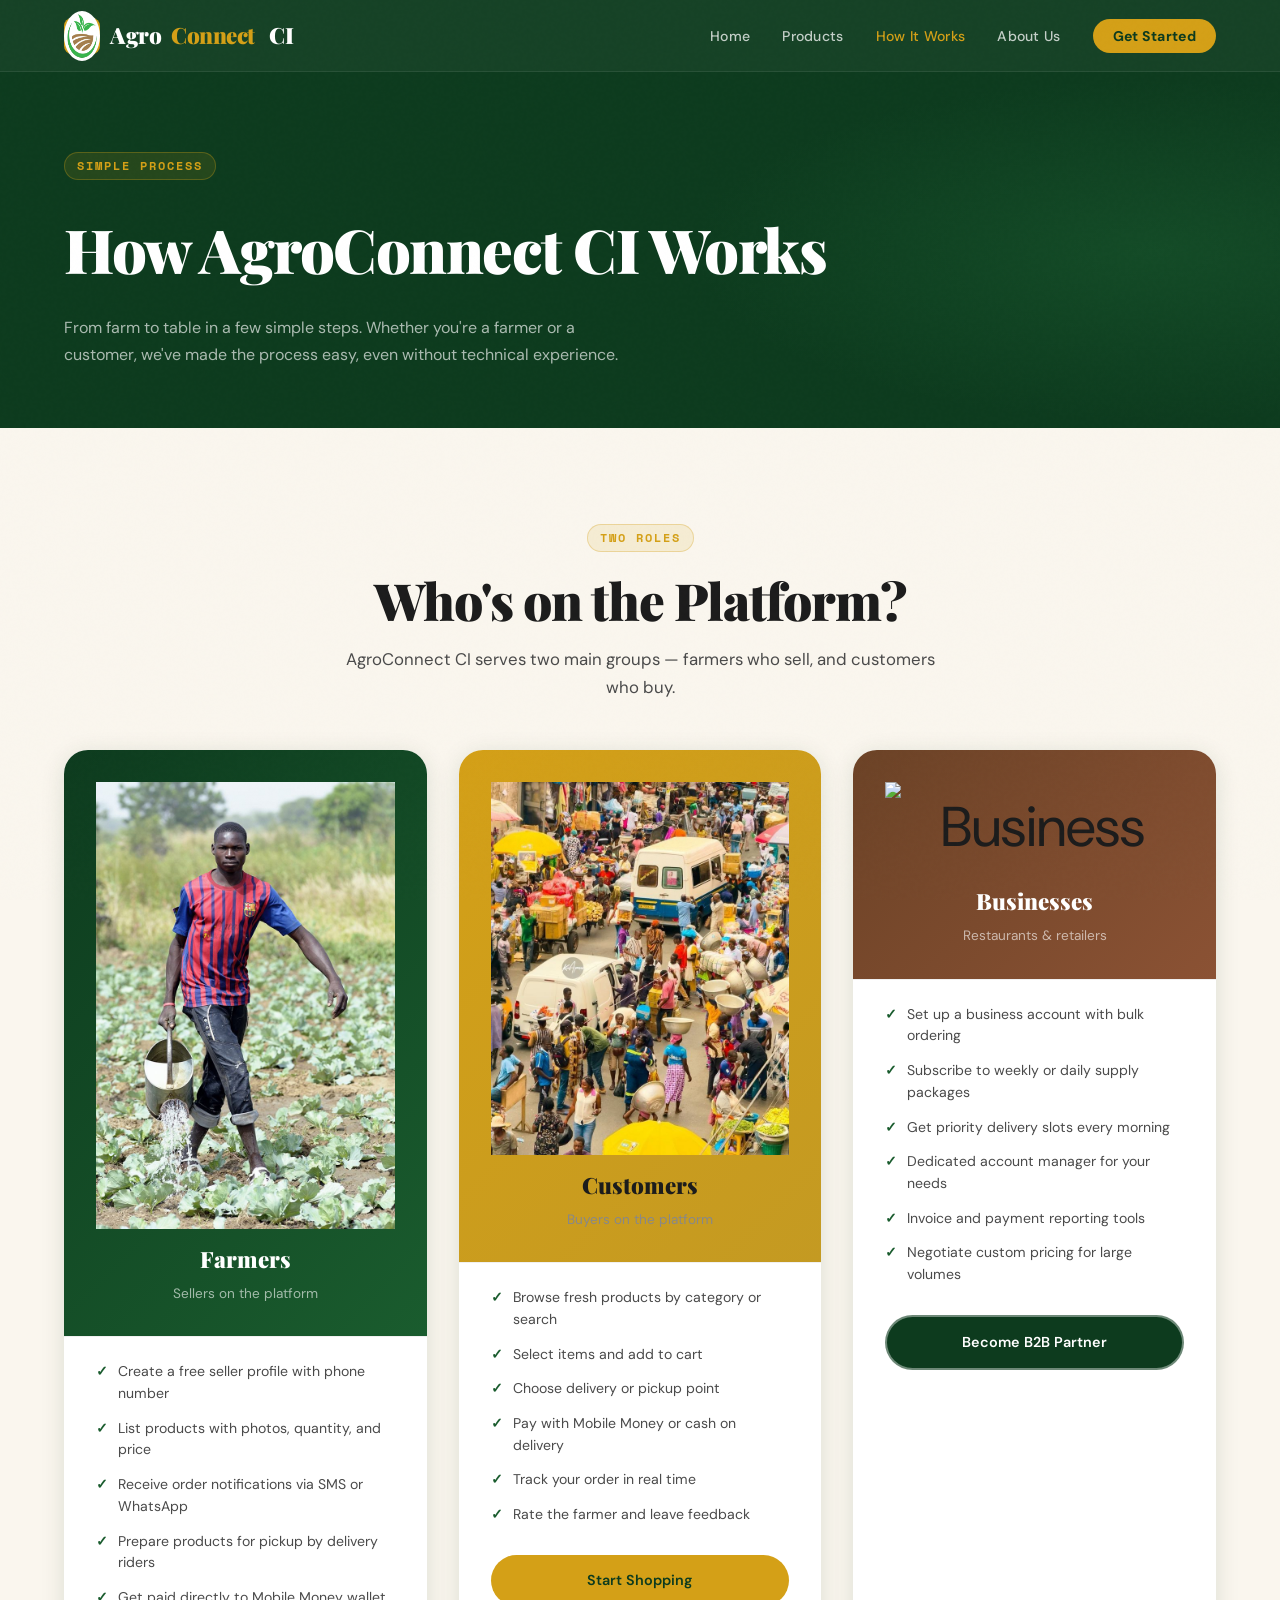
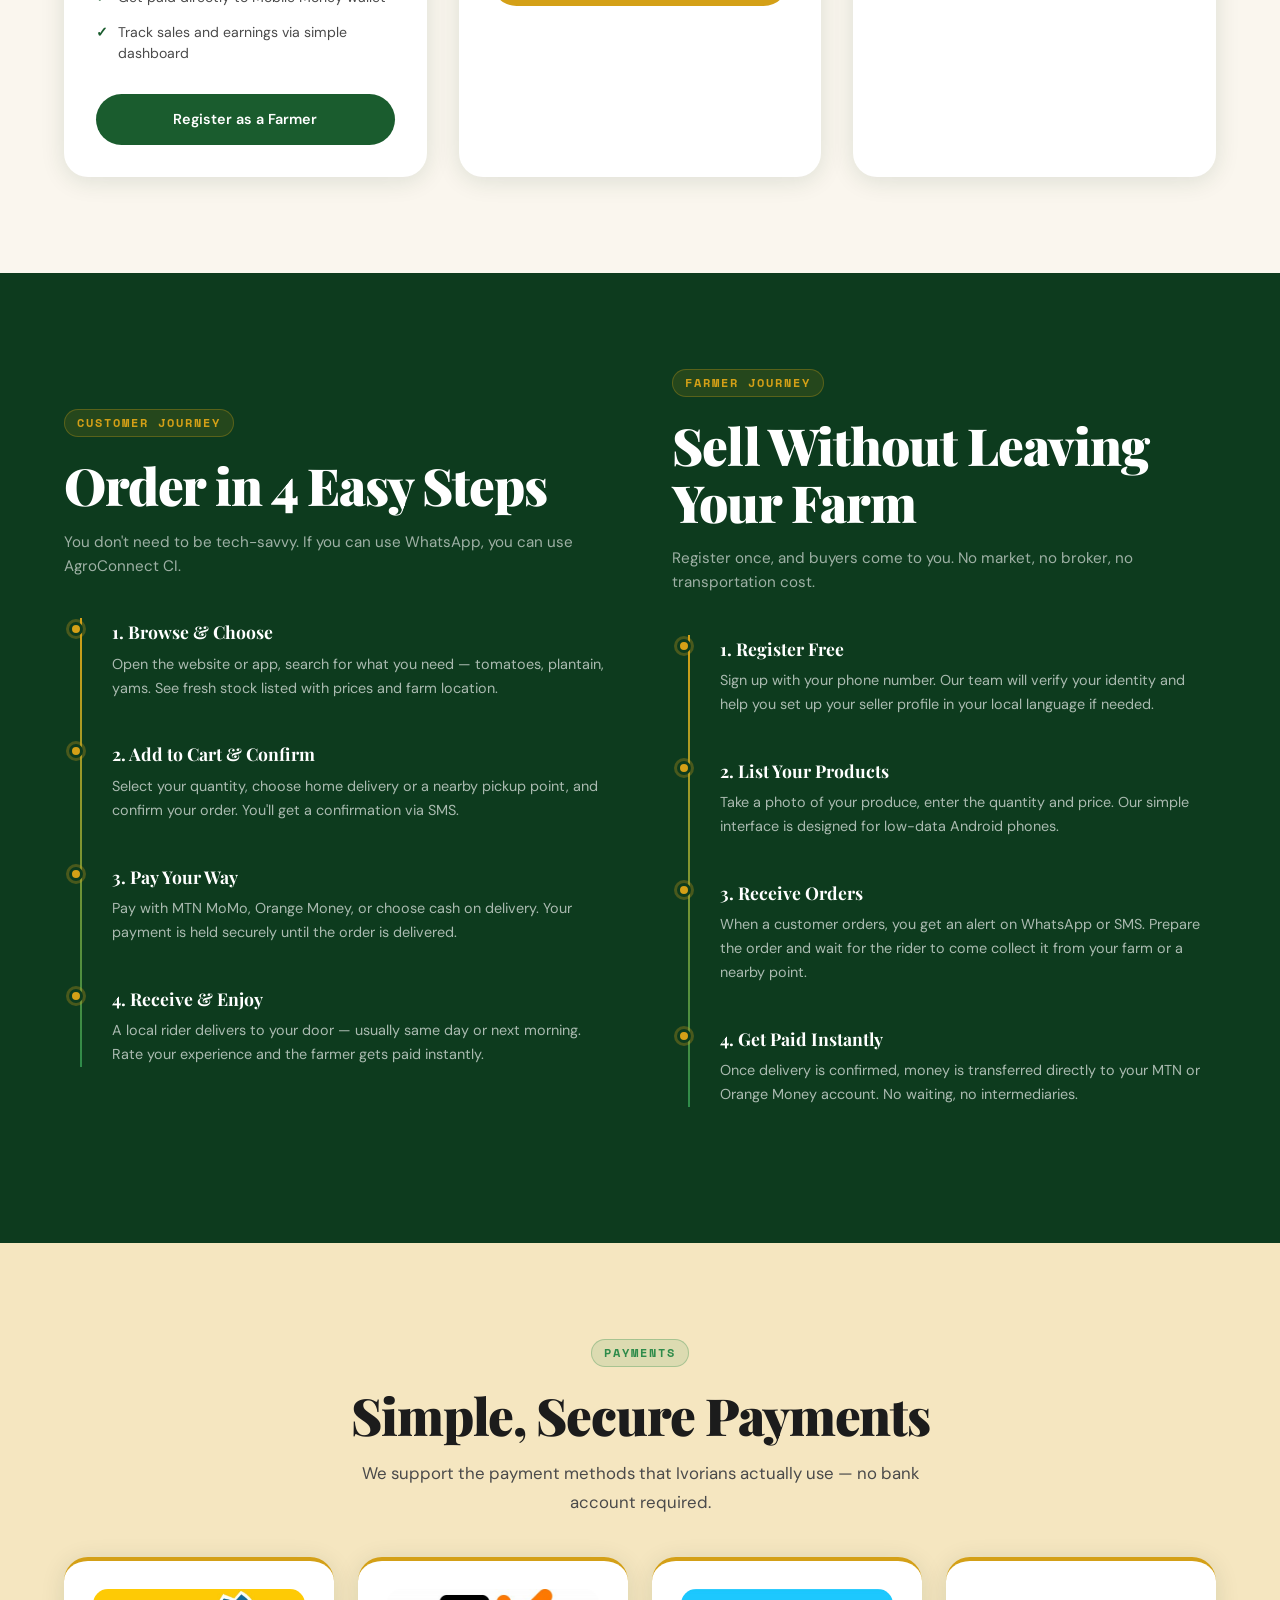
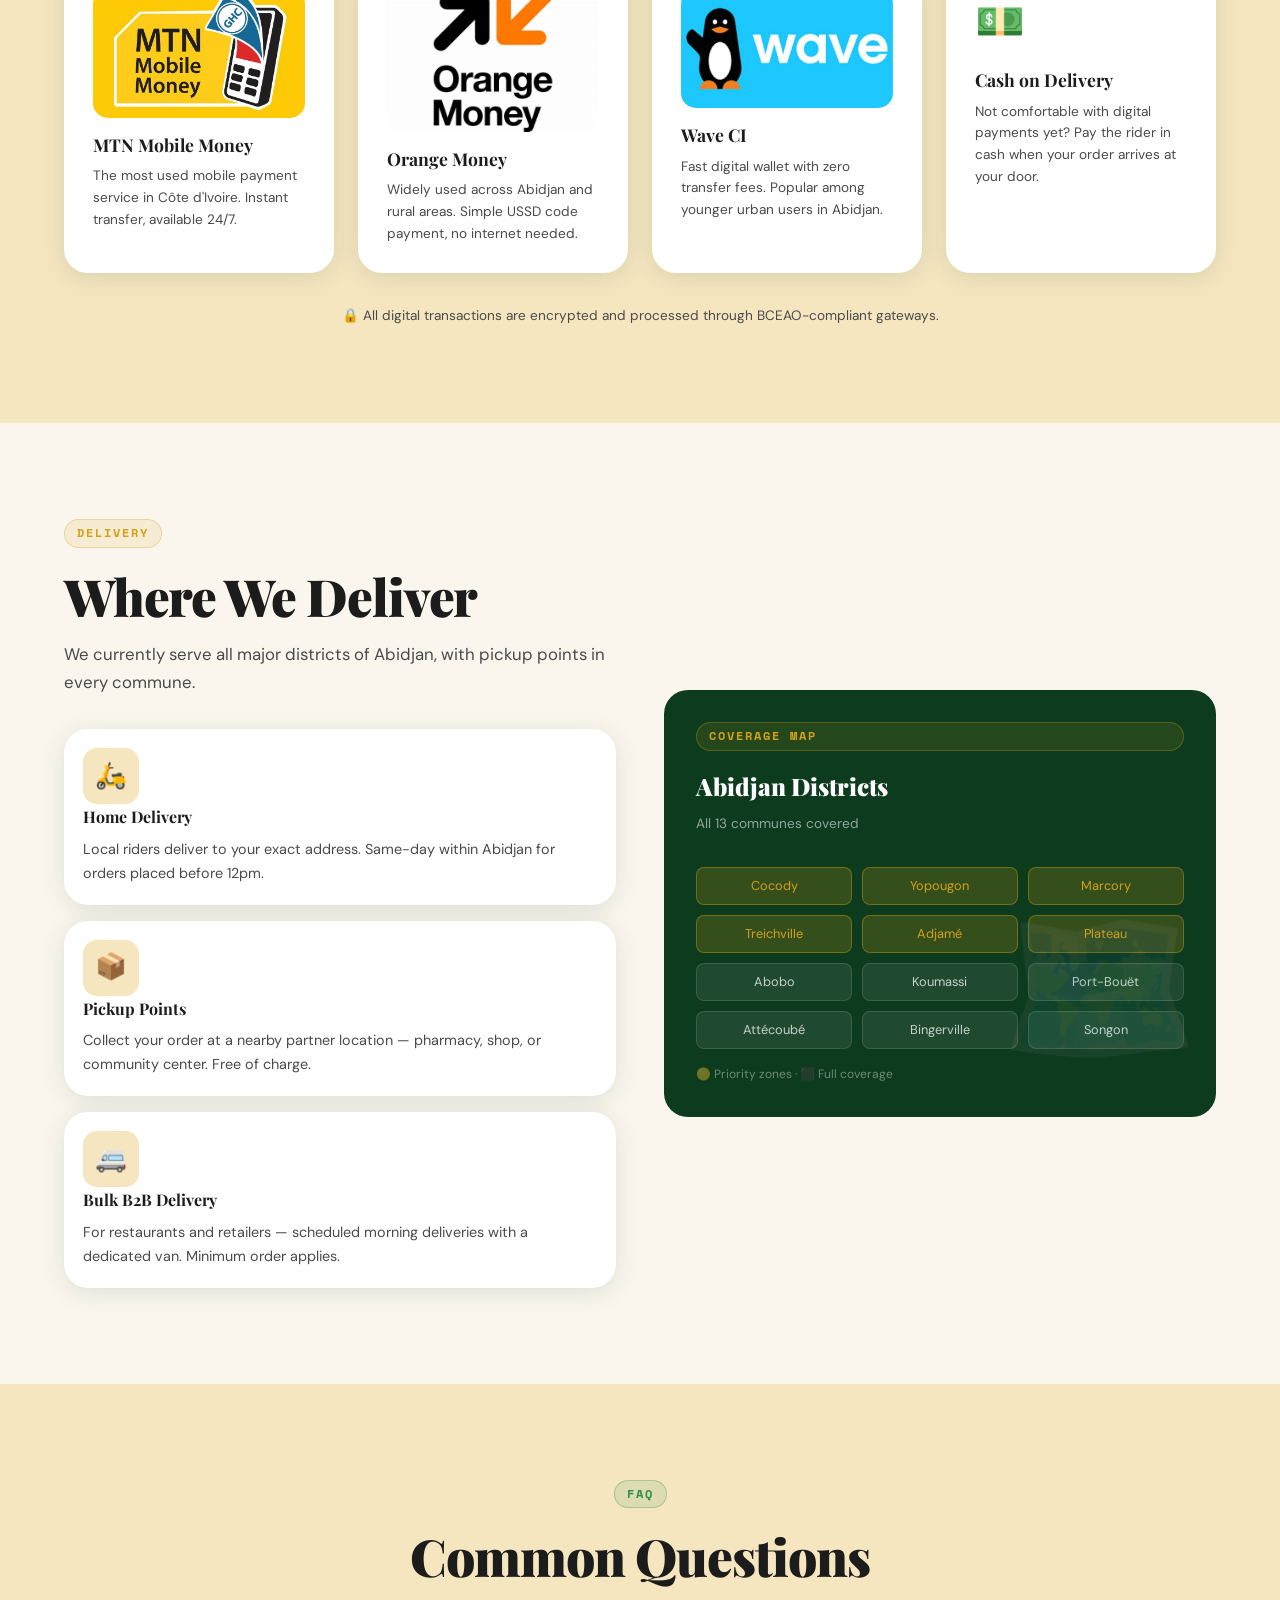
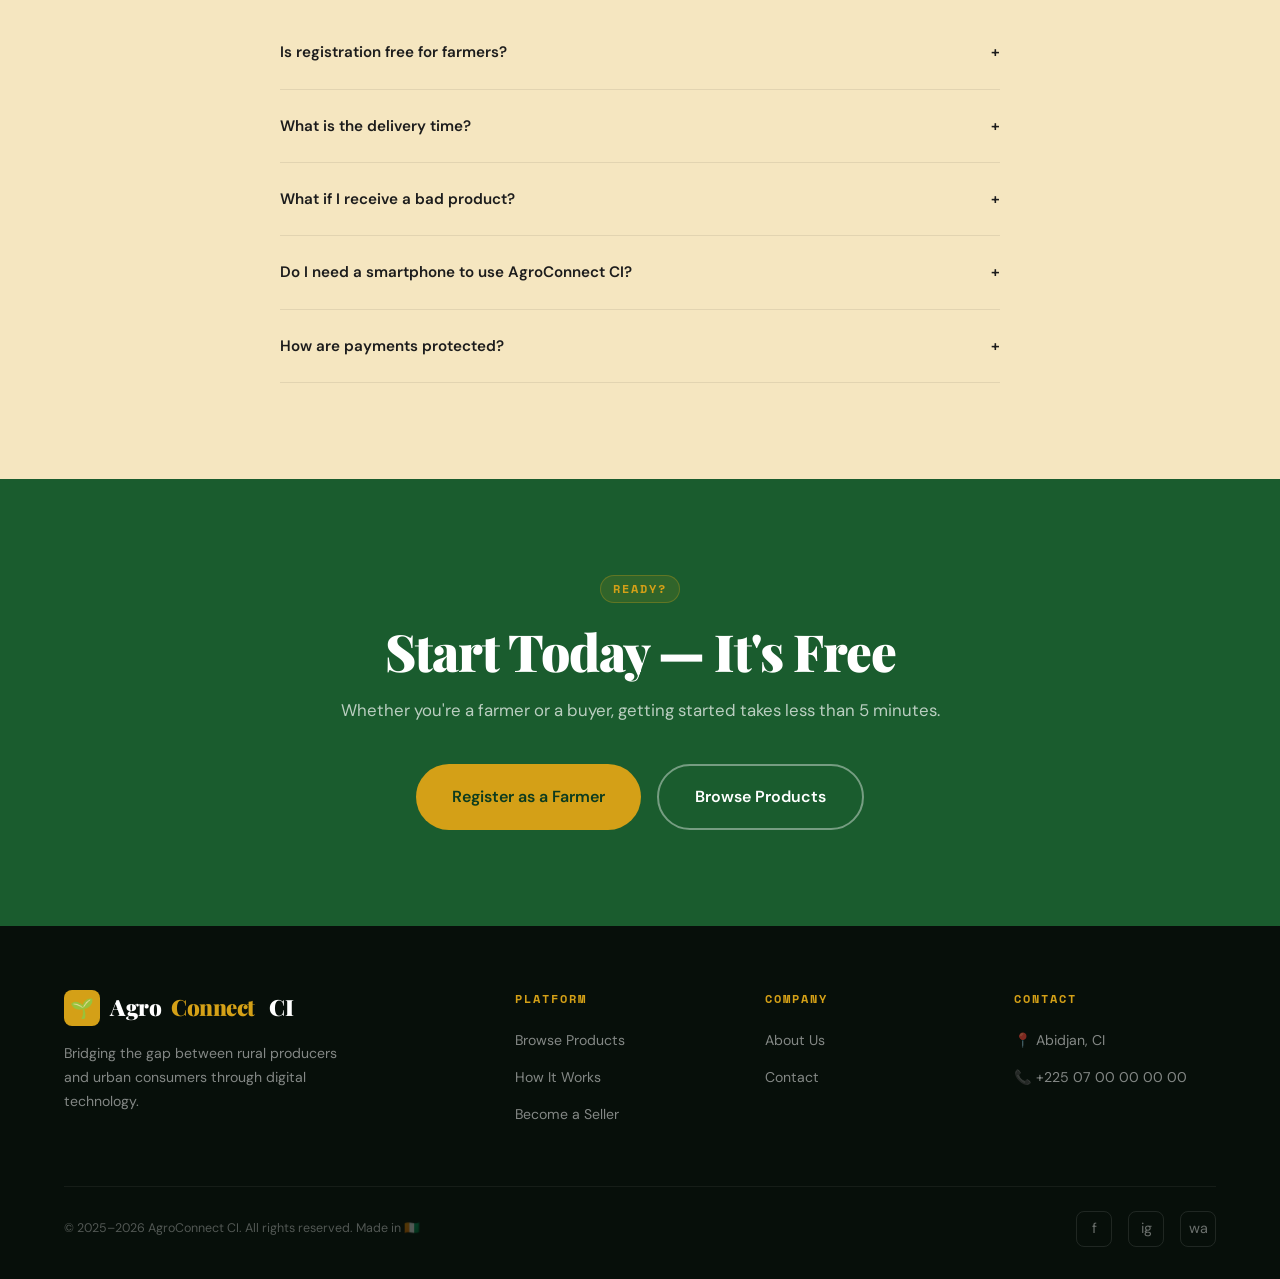
==== how-it-works.html @ 7b8760ab "Fix: move files to root for Vercel" ====
<!DOCTYPE html>
<html lang="en">
<head>
  <meta charset="UTF-8"/>
  <meta name="viewport" content="width=device-width, initial-scale=1.0"/>
  <title>How It Works — AgroConnect CI</title>
  <meta name="description" content="Learn how AgroConnect CI connects farmers and buyers — from listing products to doorstep delivery in Abidjan."/>
  <link rel="stylesheet" href="css/style.css"/>
  <link rel="icon" href="data:image/svg+xml,<svg xmlns='http://www.w3.org/2000/svg' viewBox='0 0 100 100'><text y='.9em' font-size='90'>🌱</text></svg>"/>
  <style>
    .timeline {
      position: relative;
      padding-left: 3rem;
    }
    .timeline::before {
      content: '';
      position: absolute;
      left: 16px; top: 0; bottom: 0;
      width: 2px;
      background: linear-gradient(to bottom, var(--gold), var(--green-bright));
    }
    .timeline-item {
      position: relative;
      margin-bottom: 2.5rem;
    }
    .timeline-item::before {
      content: '';
      position: absolute;
      left: -2.7rem; top: 4px;
      width: 14px; height: 14px;
      border-radius: 50%;
      background: var(--gold);
      border: 3px solid var(--green-dark);
      box-shadow: 0 0 0 3px rgba(212,160,23,0.3);
    }
    .timeline-item h3 {
      font-family: var(--ff-display);
      font-size: 1.1rem; font-weight: 700;
      color: var(--white); margin-bottom: 0.4rem;
    }
    .timeline-item p { font-size: 0.9rem; color: rgba(255,255,255,0.65); line-height: 1.65; }

    .role-card {
      background: var(--white);
      border-radius: var(--radius-lg);
      overflow: hidden;
      box-shadow: var(--shadow);
    }
    .role-card__header {
      padding: 2rem;
      text-align: center;
    }
    .role-card__img { font-size: 3.5rem; margin-bottom: 0.8rem; }
    .role-card__title { font-family: var(--ff-display); font-size: 1.4rem; font-weight: 900; margin-bottom: 0.3rem; }
    .role-card__subtitle { font-size: 0.85rem; color: var(--text-muted); }
    .role-card__body { padding: 1.5rem 2rem 2rem; border-top: 1px solid rgba(0,0,0,0.06); }
    .role-card__body li {
      display: flex; align-items: flex-start; gap: 10px;
      margin-bottom: 0.8rem;
      font-size: 0.88rem; color: var(--text-mid); line-height: 1.55;
    }
    .role-card__body li::before { content: '✓'; color: var(--green-mid); font-weight: 700; flex-shrink: 0; }

    .payment-card {
      background: var(--white);
      border-radius: var(--radius-lg);
      padding: 1.8rem;
      box-shadow: var(--shadow);
      border-top: 4px solid var(--gold);
      transition: transform 0.25s;
    }
    .payment-card:hover { transform: translateY(-4px); }
    .payment-card__logo { font-size: 2.5rem; margin-bottom: 0.8rem; border-radius: 15px; overflow: hidden}
    .payment-card__name { font-family: var(--ff-display); font-size: 1.1rem; font-weight: 700; margin-bottom: 0.4rem; }
    .payment-card__desc { font-size: 0.85rem; color: var(--text-mid); line-height: 1.6; }

    .delivery-map {
      background: var(--green-dark);
      border-radius: var(--radius-lg);
      padding: 2rem;
      position: relative;
      overflow: hidden;
      min-height: 280px;
      display: flex; flex-direction: column; justify-content: center;
    }
    .delivery-map::before {
      content: '🗺️';
      position: absolute; right: 1rem; bottom: 0;
      font-size: 10rem; opacity: 0.07;
    }
    .district-grid {
      display: grid; grid-template-columns: repeat(3,1fr); gap: 0.6rem;
      margin-top: 1rem;
    }
    .district {
      background: rgba(255,255,255,0.08);
      border: 1px solid rgba(255,255,255,0.12);
      border-radius: 8px; padding: 8px 12px;
      font-size: 0.8rem; color: rgba(255,255,255,0.75);
      text-align: center;
    }
    .district.highlight {
      background: rgba(212,160,23,0.2);
      border-color: rgba(212,160,23,0.4);
      color: var(--gold);
    }
  </style>
</head>
<body>

<!-- NAV -->
<nav class="nav" id="nav">
  <a href="index.html" class="nav__logo">
    <div class="nav__logo-icon"><img src="img/business_logo.jfif" alt="AgroConnect CI" width="50px" height="50px" style="border-radius:50%"></div>
    Agro<span>Connect</span>&nbsp;CI
  </a>
  <ul class="nav__links">
    <li><a href="index.html">Home</a></li>
    <li><a href="products.html">Products</a></li>
    <li><a href="how-it-works.html">How It Works</a></li>
    <li><a href="about.html">About Us</a></li>
    <li><a href="contact.html" class="nav__cta">Get Started</a></li>
  </ul>
  <div class="nav__hamburger" id="hamburger"><span></span><span></span><span></span></div>
</nav>
<div class="nav__mobile" id="mobileMenu">
  <a href="index.html">Home</a>
  <a href="products.html">Products</a>
  <a href="how-it-works.html">How It Works</a>
  <a href="about.html">About Us</a>
  <a href="contact.html" class="nav__cta">Get Started</a>
</div>

<div class="page">

<!-- Page Hero -->
<div class="page-hero">
  <div class="page-hero__content">
    <div class="section__tag">Simple Process</div>
    <h1 class="page-hero__title">How AgroConnect CI Works</h1>
    <p class="page-hero__desc">From farm to table in a few simple steps. Whether you're a farmer or a customer, we've made the process easy, even without technical experience.</p>
  </div>
</div>

<!-- ── Two Flows ──────────────────────────────────────────────────────── -->
<section class="section">
  <div class="text-center mb-4 reveal">
    <div class="section__tag">Two Roles</div>
    <h2 class="section__title">Who's on the Platform?</h2>
    <p class="section__subtitle" style="margin:0 auto;">AgroConnect CI serves two main groups — farmers who sell, and customers who buy.</p>
  </div>
  <div class="grid-3" style="margin-top:3rem;">

    <div class="role-card reveal reveal-delay-1">
      <div class="role-card__header" style="background:linear-gradient(135deg,var(--green-dark),var(--green-mid));">
        <div class="role-card__img"><img src="img/African farmer.jfif" alt="African Farmer"></div>
        <div class="role-card__title" style="color:var(--white);">Farmers</div>
        <div class="role-card__subtitle" style="color:rgba(255,255,255,0.6);">Sellers on the platform</div>
      </div>
      <div class="role-card__body">
        <ul>
          <li>Create a free seller profile with phone number</li>
          <li>List products with photos, quantity, and price</li>
          <li>Receive order notifications via SMS or WhatsApp</li>
          <li>Prepare products for pickup by delivery riders</li>
          <li>Get paid directly to Mobile Money wallet</li>
          <li>Track sales and earnings via simple dashboard</li>
        </ul>
        <a href="contact.html" class="btn btn--green" style="width:100%;justify-content:center;margin-top:1rem;">Register as a Farmer </a>
      </div>
    </div>

    <div class="role-card reveal reveal-delay-2">
      <div class="role-card__header" style="background:linear-gradient(135deg,var(--gold),#c49a22);">
        <div class="role-card__img"><img src="img/customer.jfif" alt="Customer"></div>
        <div class="role-card__title">Customers</div>
        <div class="role-card__subtitle">Buyers on the platform</div>
      </div>
      <div class="role-card__body">
        <ul>
          <li>Browse fresh products by category or search</li>
          <li>Select items and add to cart</li>
          <li>Choose delivery or pickup point</li>
          <li>Pay with Mobile Money or cash on delivery</li>
          <li>Track your order in real time</li>
          <li>Rate the farmer and leave feedback</li>
        </ul>
        <a href="products.html" class="btn btn--primary" style="width:100%;justify-content:center;margin-top:1rem;">Start Shopping </a>
      </div>
    </div>

    <div class="role-card reveal reveal-delay-3">
      <div class="role-card__header" style="background:linear-gradient(135deg,var(--soil),#8b5234);">
        <div class="role-card__img"><img src="img/Business.jfif" alt="Business"></div>
        <div class="role-card__title" style="color:var(--white);">Businesses</div>
        <div class="role-card__subtitle" style="color:rgba(255,255,255,0.6);">Restaurants &amp; retailers</div>
      </div>
      <div class="role-card__body">
        <ul>
          <li>Set up a business account with bulk ordering</li>
          <li>Subscribe to weekly or daily supply packages</li>
          <li>Get priority delivery slots every morning</li>
          <li>Dedicated account manager for your needs</li>
          <li>Invoice and payment reporting tools</li>
          <li>Negotiate custom pricing for large volumes</li>
        </ul>
        <a href="contact.html" class="btn btn--outline" style="width:100%;justify-content:center;margin-top:1rem;background:var(--green-dark);color:white;">Become B2B Partner </a>
      </div>
    </div>

  </div>
</section>

<!-- ── Customer Journey ───────────────────────────────────────────────── -->
<section class="section section--dark">
  <div class="grid-2" style="gap:4rem;">
    <div class="reveal">
      <div class="section__tag">Customer Journey</div>
      <h2 class="section__title">Order in 4 Easy Steps</h2>
      <p style="color:rgba(255,255,255,0.6);font-size:0.95rem;margin-bottom:2.5rem;">You don't need to be tech-savvy. If you can use WhatsApp, you can use AgroConnect CI.</p>
      <div class="timeline">
        <div class="timeline-item reveal reveal-delay-1">
          <h3>1. Browse &amp; Choose</h3>
          <p>Open the website or app, search for what you need — tomatoes, plantain, yams. See fresh stock listed with prices and farm location.</p>
        </div>
        <div class="timeline-item reveal reveal-delay-2">
          <h3>2. Add to Cart &amp; Confirm</h3>
          <p>Select your quantity, choose home delivery or a nearby pickup point, and confirm your order. You'll get a confirmation via SMS.</p>
        </div>
        <div class="timeline-item reveal reveal-delay-3">
          <h3>3. Pay Your Way</h3>
          <p>Pay with MTN MoMo, Orange Money, or choose cash on delivery. Your payment is held securely until the order is delivered.</p>
        </div>
        <div class="timeline-item reveal">
          <h3>4. Receive &amp; Enjoy</h3>
          <p>A local rider delivers to your door — usually same day or next morning. Rate your experience and the farmer gets paid instantly.</p>
        </div>
      </div>
    </div>
    <div class="reveal">
      <div class="section__tag">Farmer Journey</div>
      <h2 class="section__title">Sell Without Leaving Your Farm</h2>
      <p style="color:rgba(255,255,255,0.6);font-size:0.95rem;margin-bottom:2.5rem;">Register once, and buyers come to you. No market, no broker, no transportation cost.</p>
      <div class="timeline">
        <div class="timeline-item reveal reveal-delay-1">
          <h3>1. Register Free</h3>
          <p>Sign up with your phone number. Our team will verify your identity and help you set up your seller profile in your local language if needed.</p>
        </div>
        <div class="timeline-item reveal reveal-delay-2">
          <h3>2. List Your Products</h3>
          <p>Take a photo of your produce, enter the quantity and price. Our simple interface is designed for low-data Android phones.</p>
        </div>
        <div class="timeline-item reveal reveal-delay-3">
          <h3>3. Receive Orders</h3>
          <p>When a customer orders, you get an alert on WhatsApp or SMS. Prepare the order and wait for the rider to come collect it from your farm or a nearby point.</p>
        </div>
        <div class="timeline-item reveal">
          <h3>4. Get Paid Instantly</h3>
          <p>Once delivery is confirmed, money is transferred directly to your MTN or Orange Money account. No waiting, no intermediaries.</p>
        </div>
      </div>
    </div>
  </div>
</section>

<!-- ── Payment ─────────────────────────────────────────────────────────── -->
<section class="section section--gold">
  <div class="text-center mb-4 reveal">
    <div class="section__tag section__tag--dark">Payments</div>
    <h2 class="section__title">Simple, Secure Payments</h2>
    <p class="section__subtitle" style="margin:0 auto;">We support the payment methods that Ivorians actually use — no bank account required.</p>
  </div>
  <div class="grid-4" style="margin-top:2.5rem;">
    <div class="payment-card reveal reveal-delay-1">
      <div class="payment-card__logo"><img src="img/mtn_money.jfif" alt=""></div>
      <div class="payment-card__name">MTN Mobile Money</div>
      <div class="payment-card__desc">The most used mobile payment service in Côte d'Ivoire. Instant transfer, available 24/7.</div>
    </div>
    <div class="payment-card reveal reveal-delay-2">
      <div class="payment-card__logo"><img src="img/Orange money.jfif" alt=""></div>
      <div class="payment-card__name">Orange Money</div>
      <div class="payment-card__desc">Widely used across Abidjan and rural areas. Simple USSD code payment, no internet needed.</div>
    </div>
    <div class="payment-card reveal reveal-delay-3">
      <div class="payment-card__logo"><img src="img/wave.jfif" alt=""></div>
      <div class="payment-card__name">Wave CI</div>
      <div class="payment-card__desc">Fast digital wallet with zero transfer fees. Popular among younger urban users in Abidjan.</div>
    </div>
    <div class="payment-card reveal reveal-delay-3">
      <div class="payment-card__logo">💵</div>
      <div class="payment-card__name">Cash on Delivery</div>
      <div class="payment-card__desc">Not comfortable with digital payments yet? Pay the rider in cash when your order arrives at your door.</div>
    </div>
  </div>
  <p class="text-center" style="margin-top:2rem;font-size:0.85rem;color:var(--text-mid);">🔒 All digital transactions are encrypted and processed through BCEAO-compliant gateways.</p>
</section>

<!-- ── Delivery Coverage ───────────────────────────────────────────────── -->
<section class="section">
  <div class="grid-2" style="gap:3rem;">
    <div class="reveal">
      <div class="section__tag">Delivery</div>
      <h2 class="section__title">Where We Deliver</h2>
      <p class="section__subtitle">We currently serve all major districts of Abidjan, with pickup points in every commune.</p>
      <div style="margin-top:2rem;display:flex;flex-direction:column;gap:1rem;">
        <div class="card" style="flex-direction:row;align-items:center;gap:1.2rem;padding:1.2rem;">
          <div class="card__icon" style="margin:0;flex-shrink:0;">🛵</div>
          <div>
            <div class="card__title" style="font-size:1rem;">Home Delivery</div>
            <div class="card__text">Local riders deliver to your exact address. Same-day within Abidjan for orders placed before 12pm.</div>
          </div>
        </div>
        <div class="card" style="flex-direction:row;align-items:center;gap:1.2rem;padding:1.2rem;">
          <div class="card__icon" style="margin:0;flex-shrink:0;">📦</div>
          <div>
            <div class="card__title" style="font-size:1rem;">Pickup Points</div>
            <div class="card__text">Collect your order at a nearby partner location — pharmacy, shop, or community center. Free of charge.</div>
          </div>
        </div>
        <div class="card" style="flex-direction:row;align-items:center;gap:1.2rem;padding:1.2rem;">
          <div class="card__icon" style="margin:0;flex-shrink:0;">🚐</div>
          <div>
            <div class="card__title" style="font-size:1rem;">Bulk B2B Delivery</div>
            <div class="card__text">For restaurants and retailers — scheduled morning deliveries with a dedicated van. Minimum order applies.</div>
          </div>
        </div>
      </div>
    </div>
    <div class="reveal reveal-delay-2">
      <div class="delivery-map">
        <div class="section__tag" style="margin-bottom:1rem;">Coverage Map</div>
        <h3 style="font-family:var(--ff-display);font-size:1.5rem;color:var(--white);font-weight:900;margin-bottom:0.5rem;">Abidjan Districts</h3>
        <p style="color:rgba(255,255,255,0.55);font-size:0.85rem;margin-bottom:1rem;">All 13 communes covered</p>
        <div class="district-grid">
          <div class="district highlight">Cocody</div>
          <div class="district highlight">Yopougon</div>
          <div class="district highlight">Marcory</div>
          <div class="district highlight">Treichville</div>
          <div class="district highlight">Adjamé</div>
          <div class="district highlight">Plateau</div>
          <div class="district">Abobo</div>
          <div class="district">Koumassi</div>
          <div class="district">Port-Bouët</div>
          <div class="district">Attécoubé</div>
          <div class="district">Bingerville</div>
          <div class="district">Songon</div>
        </div>
        <p style="color:rgba(255,255,255,0.4);font-size:0.75rem;margin-top:1rem;">🟡 Priority zones · ⬛ Full coverage</p>
      </div>
    </div>
  </div>
</section>

<!-- ── FAQ ─────────────────────────────────────────────────────────────── -->
<section class="section section--gold">
  <div class="text-center mb-4 reveal">
    <div class="section__tag section__tag--dark">FAQ</div>
    <h2 class="section__title">Common Questions</h2>
  </div>
  <div style="max-width:720px;margin:0 auto;" id="faqList">

    <div class="faq-item reveal" style="border-bottom:1px solid rgba(0,0,0,0.08);padding:1.5rem 0;">
      <div class="faq-q" style="display:flex;justify-content:space-between;cursor:pointer;font-weight:600;font-size:0.95rem;">
        Is registration free for farmers?
        <span class="faq-icon">+</span>
      </div>
      <div class="faq-a" style="display:none;margin-top:0.8rem;font-size:0.9rem;color:var(--text-mid);line-height:1.7;">
        Yes, 100% free. Farmers pay nothing to register or list products. AgroConnect CI earns a small commission (5–8%) only when a sale is completed.
      </div>
    </div>

    <div class="faq-item reveal" style="border-bottom:1px solid rgba(0,0,0,0.08);padding:1.5rem 0;">
      <div class="faq-q" style="display:flex;justify-content:space-between;cursor:pointer;font-weight:600;font-size:0.95rem;">
        What is the delivery time?
        <span class="faq-icon">+</span>
      </div>
      <div class="faq-a" style="display:none;margin-top:0.8rem;font-size:0.9rem;color:var(--text-mid);line-height:1.7;">
        Orders placed before 12pm are usually delivered the same day in Abidjan. All orders are guaranteed within 48 hours. B2B partners can schedule daily morning deliveries.
      </div>
    </div>

    <div class="faq-item reveal" style="border-bottom:1px solid rgba(0,0,0,0.08);padding:1.5rem 0;">
      <div class="faq-q" style="display:flex;justify-content:space-between;cursor:pointer;font-weight:600;font-size:0.95rem;">
        What if I receive a bad product?
        <span class="faq-icon">+</span>
      </div>
      <div class="faq-a" style="display:none;margin-top:0.8rem;font-size:0.9rem;color:var(--text-mid);line-height:1.7;">
        We have a quality guarantee. If the product doesn't match its description, contact us within 2 hours of delivery via WhatsApp or phone. We'll arrange a refund or replacement at no extra cost.
      </div>
    </div>

    <div class="faq-item reveal" style="border-bottom:1px solid rgba(0,0,0,0.08);padding:1.5rem 0;">
      <div class="faq-q" style="display:flex;justify-content:space-between;cursor:pointer;font-weight:600;font-size:0.95rem;">
        Do I need a smartphone to use AgroConnect CI?
        <span class="faq-icon">+</span>
      </div>
      <div class="faq-a" style="display:none;margin-top:0.8rem;font-size:0.9rem;color:var(--text-mid);line-height:1.7;">
        The website works on any phone with a browser. For farmers with basic phones, our support team can help set up listings by phone call or WhatsApp. We also offer SMS notifications for order updates.
      </div>
    </div>

    <div class="faq-item reveal" style="border-bottom:1px solid rgba(0,0,0,0.08);padding:1.5rem 0;">
      <div class="faq-q" style="display:flex;justify-content:space-between;cursor:pointer;font-weight:600;font-size:0.95rem;">
        How are payments protected?
        <span class="faq-icon">+</span>
      </div>
      <div class="faq-a" style="display:none;margin-top:0.8rem;font-size:0.9rem;color:var(--text-mid);line-height:1.7;">
        Customer payments are held in escrow until the order is confirmed delivered. The farmer is only paid after successful delivery. All transactions use BCEAO-compliant, encrypted gateways.
      </div>
    </div>

  </div>
</section>

<!-- ── CTA ─────────────────────────────────────────────────────────────── -->
<section class="section section--mid" style="text-align:center;">
  <div class="reveal">
    <div class="section__tag">Ready?</div>
    <h2 class="section__title">Start Today — It's Free</h2>
    <p class="section__subtitle" style="margin:0 auto 2.5rem;">Whether you're a farmer or a buyer, getting started takes less than 5 minutes.</p>
    <div style="display:flex;gap:1rem;justify-content:center;flex-wrap:wrap;">
      <a href="contact.html" class="btn btn--primary btn--lg">Register as a Farmer</a>
      <a href="products.html" class="btn btn--outline btn--lg">Browse Products</a>
    </div>
  </div>
</section>

</div><!-- /page -->

<footer class="footer">
  <div class="footer__grid">
    <div class="footer__brand">
      <div class="nav__logo" style="margin-bottom:1rem;">
        <div class="nav__logo-icon">🌱</div>
        Agro<span>Connect</span>&nbsp;CI
      </div>
      <p>Bridging the gap between rural producers and urban consumers through digital technology.</p>
    </div>
    <div class="footer__col"><h4>Platform</h4><ul><li><a href="products.html">Browse Products</a></li><li><a href="how-it-works.html">How It Works</a></li><li><a href="contact.html">Become a Seller</a></li></ul></div>
    <div class="footer__col"><h4>Company</h4><ul><li><a href="about.html">About Us</a></li><li><a href="contact.html">Contact</a></li></ul></div>
    <div class="footer__col"><h4>Contact</h4><ul><li><a href="#">📍 Abidjan, CI</a></li><li><a href="tel:+2250700000000">📞 +225 07 00 00 00 00</a></li></ul></div>
  </div>
  <div class="footer__bottom">
    <p>© 2025–2026 AgroConnect CI. All rights reserved. Made in 🇨🇮</p>
    <div class="footer__socials"><a href="#">f</a><a href="#">ig</a><a href="#">wa</a></div>
  </div>
</footer>

<script src="js/main.js"></script>
<script>
  document.querySelectorAll('.faq-q').forEach(q => {
    q.addEventListener('click', () => {
      const item = q.parentElement;
      const ans  = item.querySelector('.faq-a');
      const icon = item.querySelector('.faq-icon');
      const open = ans.style.display === 'block';
      // Close all
      document.querySelectorAll('.faq-a').forEach(a => a.style.display = 'none');
      document.querySelectorAll('.faq-icon').forEach(i => i.textContent = '+');
      if (!open) { ans.style.display = 'block'; icon.textContent = '−'; }
    });
  });
</script>
</body>
</html>
---- css/style.css ----
@import url('https://fonts.googleapis.com/css2?family=Playfair+Display:ital,wght@0,700;0,900;1,700&family=DM+Sans:wght@300;400;500;600&family=Space+Mono:wght@400;700&display=swap');

/* ─── Variables ──────────────────────────────────────────────────────── */
:root {
  --green-dark:   #0D3B1E;
  --green-mid:    #1A5C2E;
  --green-bright: #2E8B4A;
  --green-light:  #B8D8C4;
  --gold:         #D4A017;
  --gold-light:   #F5E6C0;
  --cream:        #FAF6EE;
  --soil:         #6B4226;
  --white:        #FFFFFF;
  --text-dark:    #1C1C1C;
  --text-mid:     #4A4A4A;
  --text-muted:   #888888;

  --ff-display: 'Playfair Display', Georgia, serif;
  --ff-body:    'DM Sans', sans-serif;
  --ff-mono:    'Space Mono', monospace;

  --radius:  12px;
  --radius-lg: 24px;
  --shadow:  0 4px 24px rgba(13,59,30,0.12);
  --shadow-lg: 0 12px 48px rgba(13,59,30,0.18);
}

/* ─── Reset ──────────────────────────────────────────────────────────── */
*, *::before, *::after { box-sizing: border-box; margin: 0; padding: 0; }
html { scroll-behavior: smooth; font-size: 16px; }
body {
  font-family: var(--ff-body);
  background: var(--cream);
  color: var(--text-dark);
  line-height: 1.6;
  overflow-x: hidden;
}
img { max-width: 100%; display: block; }
a { text-decoration: none; color: inherit; }
ul { list-style: none; }

/* ─── Noise Texture Overlay ──────────────────────────────────────────── */
body::before {
  content: '';
  position: fixed; inset: 0; z-index: 9999;
  pointer-events: none;
  background-image: url("data:image/svg+xml,%3Csvg viewBox='0 0 256 256' xmlns='http://www.w3.org/2000/svg'%3E%3Cfilter id='n'%3E%3CfeTurbulence type='fractalNoise' baseFrequency='0.9' numOctaves='4' stitchTiles='stitch'/%3E%3C/filter%3E%3Crect width='100%25' height='100%25' filter='url(%23n)' opacity='0.03'/%3E%3C/svg%3E");
  opacity: 0.4;
}

/* ─── Navigation ─────────────────────────────────────────────────────── */
.nav {
  position: fixed; top: 0; left: 0; right: 0; z-index: 1000;
  background: rgba(13,59,30,0.96);
  backdrop-filter: blur(12px);
  border-bottom: 1px solid rgba(255,255,255,0.08);
  padding: 0 5%;
  display: flex; align-items: center; justify-content: space-between;
  height: 72px;
  transition: all 0.3s ease;
}
.nav.scrolled {
  height: 60px;
  background: rgba(13,59,30,0.99);
  box-shadow: 0 2px 20px rgba(0,0,0,0.3);
}
.nav__logo {
  display: flex; align-items: center; gap: 10px;
  font-family: var(--ff-display);
  font-size: 1.4rem;
  font-weight: 900;
  color: var(--white);
  letter-spacing: -0.5px;
}
.nav__logo span { color: var(--gold); }
.nav__logo-icon {
  width: 36px; height: 36px;
  background: var(--gold);
  border-radius: 8px;
  display: flex; align-items: center; justify-content: center;
  font-size: 1.2rem;
}
.nav__links {
  display: flex; align-items: center; gap: 2rem;
}
.nav__links a {
  color: rgba(255,255,255,0.75);
  font-size: 0.88rem;
  font-weight: 500;
  letter-spacing: 0.3px;
  transition: color 0.2s;
  position: relative;
}
.nav__links a::after {
  content: ''; position: absolute; bottom: -4px; left: 0; right: 0;
  height: 1px; background: var(--gold);
  transform: scaleX(0); transition: transform 0.2s;
}
.nav__links a:hover { color: var(--white); }
.nav__links a:hover::after { transform: scaleX(1); }
.nav__links a.active { color: var(--gold); }
.nav__cta {
  background: var(--gold);
  color: var(--green-dark) !important;
  font-weight: 700 !important;
  padding: 8px 20px;
  border-radius: 100px;
  transition: background 0.2s, transform 0.2s !important;
}
.nav__cta::after { display: none !important; }
.nav__cta:hover { background: #e0b020 !important; transform: translateY(-1px) !important; }

/* Hamburger */
.nav__hamburger {
  display: none;
  flex-direction: column; gap: 5px;
  cursor: pointer; padding: 4px;
}
.nav__hamburger span {
  display: block; width: 24px; height: 2px;
  background: var(--white); border-radius: 2px;
  transition: all 0.3s;
}
.nav__mobile {
  display: none;
  position: fixed; top: 72px; left: 0; right: 0; bottom: 0;
  background: var(--green-dark);
  flex-direction: column; align-items: center; justify-content: center;
  gap: 2.5rem; z-index: 999;
}
.nav__mobile.open { display: flex; }
.nav__mobile a { color: var(--white); font-size: 1.5rem; font-family: var(--ff-display); }
.nav__mobile a.nav__cta { font-size: 1rem; }

/* ─── Page wrapper ───────────────────────────────────────────────────── */
.page { padding-top: 72px; }

/* ─── Section commons ────────────────────────────────────────────────── */
.section { padding: 96px 5%; }
.section--dark { background: var(--green-dark); color: var(--white); }
.section--mid  { background: var(--green-mid);  color: var(--white); }
.section--gold { background: var(--gold-light); }
.section--soil { background: var(--soil); color: var(--white); }

.section__tag {
  display: inline-block;
  font-family: var(--ff-mono);
  font-size: 0.72rem;
  font-weight: 700;
  letter-spacing: 2px;
  text-transform: uppercase;
  color: var(--gold);
  background: rgba(212,160,23,0.12);
  border: 1px solid rgba(212,160,23,0.3);
  padding: 4px 12px;
  border-radius: 100px;
  margin-bottom: 20px;
}
.section__tag--dark { color: var(--green-bright); background: rgba(46,139,74,0.12); border-color: rgba(46,139,74,0.3); }

.section__title {
  font-family: var(--ff-display);
  font-size: clamp(2rem, 4vw, 3.2rem);
  font-weight: 900;
  line-height: 1.1;
  margin-bottom: 1rem;
  letter-spacing: -1px;
}
.section__subtitle {
  font-size: 1.05rem;
  color: var(--text-mid);
  max-width: 600px;
  line-height: 1.7;
}
.section--dark .section__subtitle,
.section--mid  .section__subtitle  { color: rgba(255,255,255,0.7); }

.grid-2 { display: grid; grid-template-columns: 1fr 1fr; gap: 3rem; align-items: center; }
.grid-3 { display: grid; grid-template-columns: repeat(3,1fr); gap: 2rem; }
.grid-4 { display: grid; grid-template-columns: repeat(4,1fr); gap: 1.5rem; }

/* ─── Buttons ────────────────────────────────────────────────────────── */
.btn {
  display: inline-flex; align-items: center; gap: 8px;
  padding: 14px 28px;
  border-radius: 100px;
  font-family: var(--ff-body);
  font-size: 0.9rem;
  font-weight: 600;
  cursor: pointer;
  border: none;
  transition: all 0.25s ease;
  white-space: nowrap;
}
.btn--primary { background: var(--gold); color: var(--green-dark); }
.btn--primary:hover { background: #e0b020; transform: translateY(-2px); box-shadow: 0 8px 24px rgba(212,160,23,0.35); }
.btn--outline { background: transparent; color: var(--white); border: 2px solid rgba(255,255,255,0.4); }
.btn--outline:hover { border-color: var(--white); background: rgba(255,255,255,0.08); transform: translateY(-2px); }
.btn--green { background: var(--green-mid); color: var(--white); }
.btn--green:hover { background: var(--green-bright); transform: translateY(-2px); box-shadow: 0 8px 24px rgba(26,92,46,0.4); }
.btn--lg { padding: 18px 36px; font-size: 1rem; }

/* ─── Card ────────────────────────────────────────────────────────────── */
.card {
  background: var(--white);
  border-radius: var(--radius-lg);
  padding: 2rem;
  box-shadow: var(--shadow);
  transition: transform 0.25s, box-shadow 0.25s;
}
.card:hover { transform: translateY(-6px); box-shadow: var(--shadow-lg); }
.card__icon {
  width: 56px; height: 56px;
  background: var(--gold-light);
  border-radius: 14px;
  display: flex; align-items: center; justify-content: center;
  font-size: 1.6rem;
  margin-bottom: 1.2rem;
}
.card__title { font-family: var(--ff-display); font-size: 1.2rem; font-weight: 700; margin-bottom: 0.5rem; }
.card__text  { font-size: 0.9rem; color: var(--text-mid); line-height: 1.65; }

/* ─── Hero ────────────────────────────────────────────────────────────── */
.hero {
  min-height: calc(100vh - 72px);
  background: var(--green-dark);
  position: relative;
  display: flex; align-items: center;
  overflow: hidden;
  padding: 80px 5%;
}
.hero::before {
  content: '';
  position: absolute; inset: 0;
  background:
    radial-gradient(ellipse 70% 60% at 80% 50%, rgba(46,139,74,0.25) 0%, transparent 60%),
    radial-gradient(ellipse 40% 50% at 20% 80%, rgba(212,160,23,0.12) 0%, transparent 50%);
}
.hero__bg-text {
  position: absolute; right: -2%;
  top: 50%; transform: translateY(-50%);
  font-family: var(--ff-display);
  font-size: clamp(120px, 18vw, 220px);
  font-weight: 900;
  color: rgba(255,255,255,0.025);
  line-height: 1;
  pointer-events: none;
  user-select: none;
  white-space: nowrap;
}
.hero__content { position: relative; z-index: 1; max-width: 700px; }
.hero__tag {
  display: inline-flex; align-items: center; gap: 8px;
  background: rgba(212,160,23,0.15);
  border: 1px solid rgba(212,160,23,0.3);
  color: var(--gold);
  font-family: var(--ff-mono);
  font-size: 0.75rem; letter-spacing: 2px;
  padding: 6px 16px; border-radius: 100px;
  margin-bottom: 2rem;
  animation: fadeUp 0.8s ease both;
}
.hero__tag::before { content: '●'; font-size: 0.5rem; animation: pulse 2s infinite; }
.hero__title {
  font-family: var(--ff-display);
  font-size: clamp(2.8rem, 6vw, 5rem);
  font-weight: 900;
  color: var(--white);
  line-height: 1.05;
  letter-spacing: -2px;
  margin-bottom: 1.5rem;
  animation: fadeUp 0.8s 0.1s ease both;
}
.hero__title em { color: var(--gold); font-style: normal; }
.hero__desc {
  font-size: 1.1rem;
  color: rgba(255,255,255,0.65);
  line-height: 1.75;
  max-width: 540px;
  margin-bottom: 2.5rem;
  animation: fadeUp 0.8s 0.2s ease both;
}
.hero__actions {
  display: flex; gap: 1rem; flex-wrap: wrap;
  animation: fadeUp 0.8s 0.3s ease both;
}
.hero__stats {
  display: flex; gap: 3rem; margin-top: 4rem;
  animation: fadeUp 0.8s 0.4s ease both;
}
.hero__stat { }
.hero__stat-num {
  font-family: var(--ff-display);
  font-size: 2.2rem; font-weight: 900;
  color: var(--gold);
  line-height: 1;
}
.hero__stat-label {
  font-size: 0.8rem;
  color: rgba(255,255,255,0.5);
  margin-top: 4px;
  font-weight: 500;
}

/* ─── Product Strip ──────────────────────────────────────────────────── */
.products-strip {
  background: var(--green-mid);
  padding: 0;
  overflow: hidden;
}
.strip-scroll {
  display: flex;
  animation: scrollLeft 25s linear infinite;
  width: max-content;
}
.strip-item {
  display: flex; align-items: center; gap: 12px;
  padding: 18px 32px;
  border-right: 1px solid rgba(255,255,255,0.12);
  white-space: nowrap;
  color: rgba(255,255,255,0.8);
  font-size: 0.9rem; font-weight: 500;
}
.strip-item span { font-size: 1.3rem; }

/* ─── How it works ────────────────────────────────────────────────────── */
.step {
  display: flex; flex-direction: column;
  position: relative;
}
.step__num {
  font-family: var(--ff-display);
  font-size: 4rem; font-weight: 900;
  color: var(--green-light);
  line-height: 1;
  margin-bottom: 0.5rem;
}
.step__icon { font-size: 1.8rem; margin-bottom: 0.8rem; }
.step__title { font-family: var(--ff-display); font-size: 1.2rem; font-weight: 700; margin-bottom: 0.5rem; color: var(--white); }
.step__text  { font-size: 0.9rem; color: rgba(255,255,255,0.65); line-height: 1.65; }

/* ─── Impact numbers ──────────────────────────────────────────────────── */
.impact-grid {
  display: grid; grid-template-columns: repeat(4,1fr);
  gap: 0;
  border: 1px solid rgba(255,255,255,0.1);
  border-radius: var(--radius-lg);
  overflow: hidden;
}
.impact-item {
  padding: 2.5rem 2rem;
  border-right: 1px solid rgba(255,255,255,0.1);
  text-align: center;
  transition: background 0.3s;
}
.impact-item:last-child { border-right: none; }
.impact-item:hover { background: rgba(255,255,255,0.04); }
.impact-num {
  font-family: var(--ff-display);
  font-size: clamp(2rem, 3.5vw, 3rem);
  font-weight: 900; color: var(--gold);
  display: block; margin-bottom: 0.4rem;
}
.impact-label { font-size: 0.85rem; color: rgba(255,255,255,0.6); }

/* ─── Product cards ──────────────────────────────────────────────────── */
.product-card {
  background: var(--white);
  border-radius: var(--radius-lg);
  overflow: hidden;
  box-shadow: var(--shadow);
  transition: transform 0.3s, box-shadow 0.3s;
  cursor: pointer;
}
.product-card:hover { transform: translateY(-8px); box-shadow: var(--shadow-lg); }
.product-card__img {
  height: 180px;
  display: flex; align-items: center; justify-content: center;
  font-size: 4rem;
  position: relative;
}
.product-card__body { padding: 1.4rem; }
.product-card__name { font-family: var(--ff-display); font-size: 1.1rem; font-weight: 700; margin-bottom: 0.3rem; }
.product-card__origin { font-size: 0.78rem; color: var(--text-muted); font-family: var(--ff-mono); margin-bottom: 0.8rem; }
.product-card__price { font-size: 1.1rem; font-weight: 700; color: var(--green-mid); }
.product-card__price small { font-size: 0.75rem; color: var(--text-muted); font-weight: 400; }
.badge {
  display: inline-block;
  font-size: 0.7rem; font-weight: 700; font-family: var(--ff-mono);
  letter-spacing: 1px; text-transform: uppercase;
  padding: 3px 10px; border-radius: 100px;
  background: var(--gold-light); color: var(--gold);
}

/* ─── Testimonial ─────────────────────────────────────────────────────── */
.testimonial {
  background: var(--white);
  border-radius: var(--radius-lg);
  padding: 2rem;
  box-shadow: var(--shadow);
  position: relative;
}
.testimonial::before {
  content: '"';
  position: absolute; top: -10px; left: 24px;
  font-family: var(--ff-display);
  font-size: 5rem; font-weight: 900;
  color: var(--gold-light); line-height: 1;
}
.testimonial__text { font-size: 0.95rem; line-height: 1.7; color: var(--text-mid); margin-bottom: 1.2rem; }
.testimonial__author { display: flex; align-items: center; gap: 12px; }
.testimonial__avatar {
  width: 44px; height: 44px; border-radius: 50%;
  background: var(--green-light);
  display: flex; align-items: center; justify-content: center;
  font-size: 1.2rem;
}
.testimonial__name { font-weight: 600; font-size: 0.9rem; }
.testimonial__role { font-size: 0.78rem; color: var(--text-muted); }

/* ─── Partners logos ─────────────────────────────────────────────────── */
.partners {
  padding: 48px 20px;
  text-align: center;
}

.partners-title {
  font-family: var(--ff-mono);
  font-size: 0.72rem;
  letter-spacing: 2px;
  text-transform: uppercase;
  color: var(--text-muted);
  margin-bottom: 1.5rem;
}

.partners-grid {
  display: grid;
  grid-template-columns: repeat(3, 1fr); /* fixed */
  gap: 3rem;
  max-width: 1000px;
  margin: 0 auto;
  padding: 2rem;

  border-radius: 15px;
  background: rgba(255,255,255,0.05);
  backdrop-filter: blur(12px);
  box-shadow: 0 4px 12px rgba(0,0,0,0.1);
}

.partner-logo {
  display: flex;
  flex-direction: column;
  align-items: center;
  gap: 10px;
  font-size: 0.9rem;
}

.partner-logo img {
  width: 60px;
  height: auto;
  object-fit: contain;
  border-radius: 8px;
}

.partner-logo:hover {
  transform: translateY(-5px);
  transition: 0.3s ease;
  cursor: pointer;
  box-shadow: 0 4px 12px rgba(12, 243, 28, 0.1);

}

/* ─── Page Hero (inner pages) ────────────────────────────────────────── */
.page-hero {
  background: var(--green-dark);
  padding: 80px 5% 60px;
  position: relative;
  overflow: hidden;
}
.page-hero::before {
  content: '';
  position: absolute; inset: 0;
  background: radial-gradient(ellipse 60% 80% at 90% 50%, rgba(46,139,74,0.2) 0%, transparent 60%);
}
.page-hero__content { position: relative; z-index: 1; }
.page-hero__title {
  font-family: var(--ff-display);
  font-size: clamp(2.2rem, 5vw, 3.8rem);
  font-weight: 900; color: var(--white);
  letter-spacing: -1.5px; margin-bottom: 1rem;
}
.page-hero__desc { font-size: 1rem; color: rgba(255,255,255,0.65); max-width: 560px; line-height: 1.7; }

/* ─── Form ────────────────────────────────────────────────────────────── */
.form-group { margin-bottom: 1.2rem; }
.form-group label { display: block; font-size: 0.85rem; font-weight: 600; margin-bottom: 6px; color: var(--text-mid); }
.form-group input,
.form-group select,
.form-group textarea {
  width: 100%;
  padding: 12px 16px;
  border: 1.5px solid rgba(0,0,0,0.12);
  border-radius: var(--radius);
  font-family: var(--ff-body);
  font-size: 0.9rem;
  background: var(--white);
  color: var(--text-dark);
  transition: border-color 0.2s, box-shadow 0.2s;
}
.form-group input:focus,
.form-group select:focus,
.form-group textarea:focus {
  outline: none;
  border-color: var(--green-bright);
  box-shadow: 0 0 0 3px rgba(46,139,74,0.12);
}
.form-group textarea { resize: vertical; min-height: 120px; }
.form-success {
  display: none;
  text-align: center; padding: 2rem;
  background: var(--gold-light);
  border-radius: var(--radius-lg);
  border: 1px solid var(--gold);
}
.form-success h3 { font-family: var(--ff-display); font-size: 1.5rem; color: var(--green-dark); margin-bottom: 0.5rem; }
.form-success p { color: var(--text-mid); font-size: 0.9rem; }

/* ─── Footer ──────────────────────────────────────────────────────────── */
.footer {
  background: #070F0A;
  color: rgba(255,255,255,0.7);
  padding: 64px 5% 32px;
}
.footer__grid {
  display: grid; grid-template-columns: 2fr 1fr 1fr 1fr;
  gap: 3rem; margin-bottom: 3rem;
}
.footer__brand .nav__logo { margin-bottom: 1rem; }
.footer__brand p { font-size: 0.88rem; line-height: 1.7; color: rgba(255,255,255,0.5); max-width: 280px; }
.footer__col h4 { font-family: var(--ff-mono); font-size: 0.72rem; letter-spacing: 2px; text-transform: uppercase; color: var(--gold); margin-bottom: 1.2rem; }
.footer__col ul li { margin-bottom: 0.7rem; }
.footer__col ul li a { font-size: 0.88rem; color: rgba(255,255,255,0.5); transition: color 0.2s; }
.footer__col ul li a:hover { color: var(--white); }
.footer__bottom {
  border-top: 1px solid rgba(255,255,255,0.06);
  padding-top: 1.5rem;
  display: flex; justify-content: space-between; align-items: center;
}
.footer__bottom p { font-size: 0.78rem; color: rgba(255,255,255,0.3); }
.footer__socials { display: flex; gap: 1rem; }
.footer__socials a {
  width: 36px; height: 36px; border-radius: 8px;
  border: 1px solid rgba(255,255,255,0.1);
  display: flex; align-items: center; justify-content: center;
  font-size: 0.9rem; color: rgba(255,255,255,0.4);
  transition: all 0.2s;
}
.footer__socials a:hover { border-color: var(--gold); color: var(--gold); }

/* ─── Utility ─────────────────────────────────────────────────────────── */
.text-gold   { color: var(--gold); }
.text-green  { color: var(--green-bright); }
.text-center { text-align: center; }
.mb-1 { margin-bottom: 0.5rem; }
.mb-2 { margin-bottom: 1rem; }
.mb-3 { margin-bottom: 1.5rem; }
.mb-4 { margin-bottom: 2rem; }
.mt-4 { margin-top: 2rem; }
.divider {
  height: 1px; background: rgba(0,0,0,0.08);
  margin: 3rem 0;
}
.tag-list { display: flex; flex-wrap: wrap; gap: 0.5rem; margin-top: 1rem; }
.tag {
  font-size: 0.75rem; font-weight: 600; font-family: var(--ff-mono);
  padding: 4px 12px; border-radius: 100px;
  background: var(--green-light); color: var(--green-dark);
  letter-spacing: 0.5px;
}

/* ─── Animations ─────────────────────────────────────────────────────── */
@keyframes fadeUp {
  from { opacity: 0; transform: translateY(28px); }
  to   { opacity: 1; transform: translateY(0); }
}
@keyframes pulse {
  0%, 100% { opacity: 1; } 50% { opacity: 0.3; }
}
@keyframes scrollLeft {
  from { transform: translateX(0); }
  to   { transform: translateX(-50%); }
}
@keyframes float {
  0%, 100% { transform: translateY(0px); }
  50%       { transform: translateY(-12px); }
}
.float { animation: float 4s ease-in-out infinite; }

.reveal {
  opacity: 0; transform: translateY(30px);
  transition: opacity 0.7s ease, transform 0.7s ease;
}
.reveal.visible { opacity: 1; transform: translateY(0); }
.reveal-delay-1 { transition-delay: 0.1s; }
.reveal-delay-2 { transition-delay: 0.2s; }
.reveal-delay-3 { transition-delay: 0.3s; }

/* ─── Responsive ─────────────────────────────────────────────────────── */
@media (max-width: 1024px) {
  .grid-4 { grid-template-columns: repeat(2,1fr); }
  .impact-grid { grid-template-columns: repeat(2,1fr); }
  .impact-item { border-bottom: 1px solid rgba(255,255,255,0.1); }
  .footer__grid { grid-template-columns: 1fr 1fr; }
}
@media (max-width: 768px) {
  .section { padding: 64px 5%; }
  .grid-2 { grid-template-columns: 1fr; }
  .grid-3 { grid-template-columns: 1fr; }
  .grid-4 { grid-template-columns: 1fr 1fr; }
  .nav__links { display: none; }
  .nav__hamburger { display: flex; }
  .hero__stats { gap: 1.5rem; }
  .footer__grid { grid-template-columns: 1fr; }
  .footer__bottom { flex-direction: column; gap: 1rem; text-align: center; }
}
@media (max-width: 480px) {
  .grid-4 { grid-template-columns: 1fr; }
  .impact-grid { grid-template-columns: 1fr 1fr; }
}
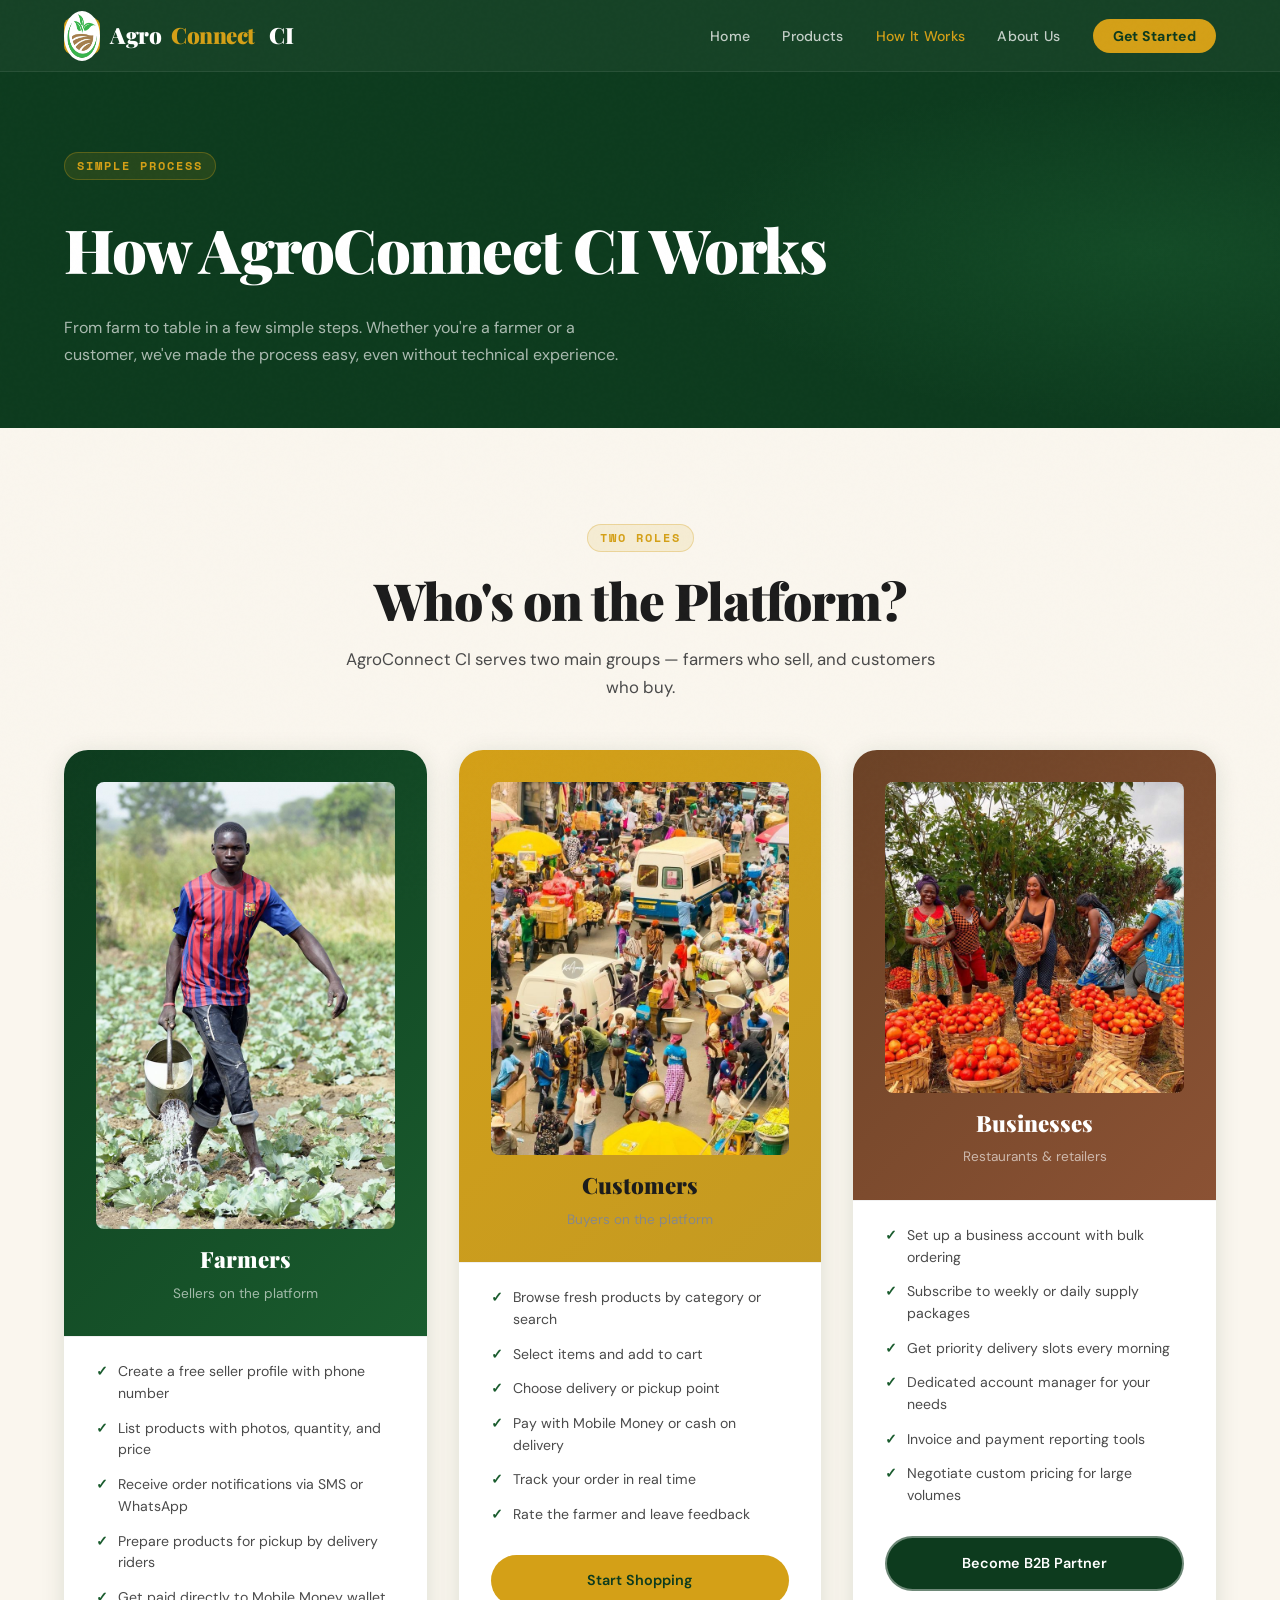
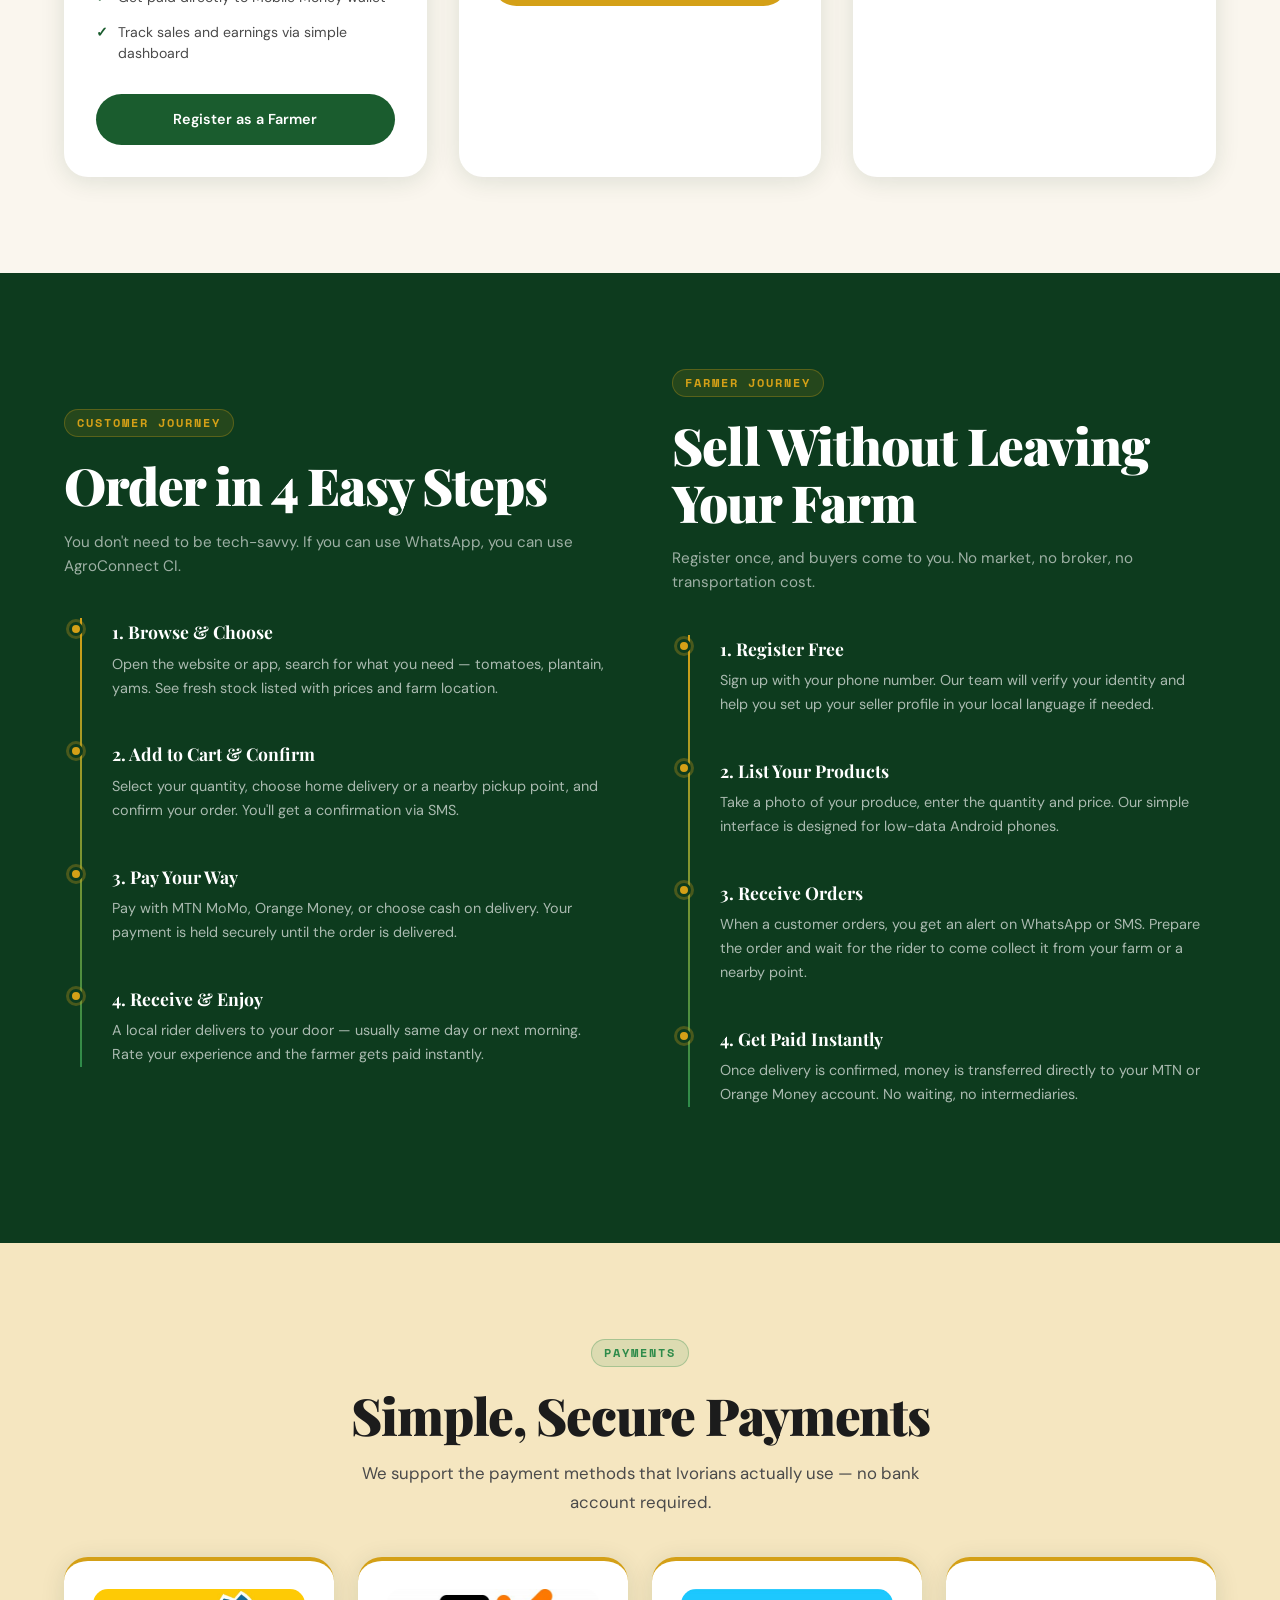
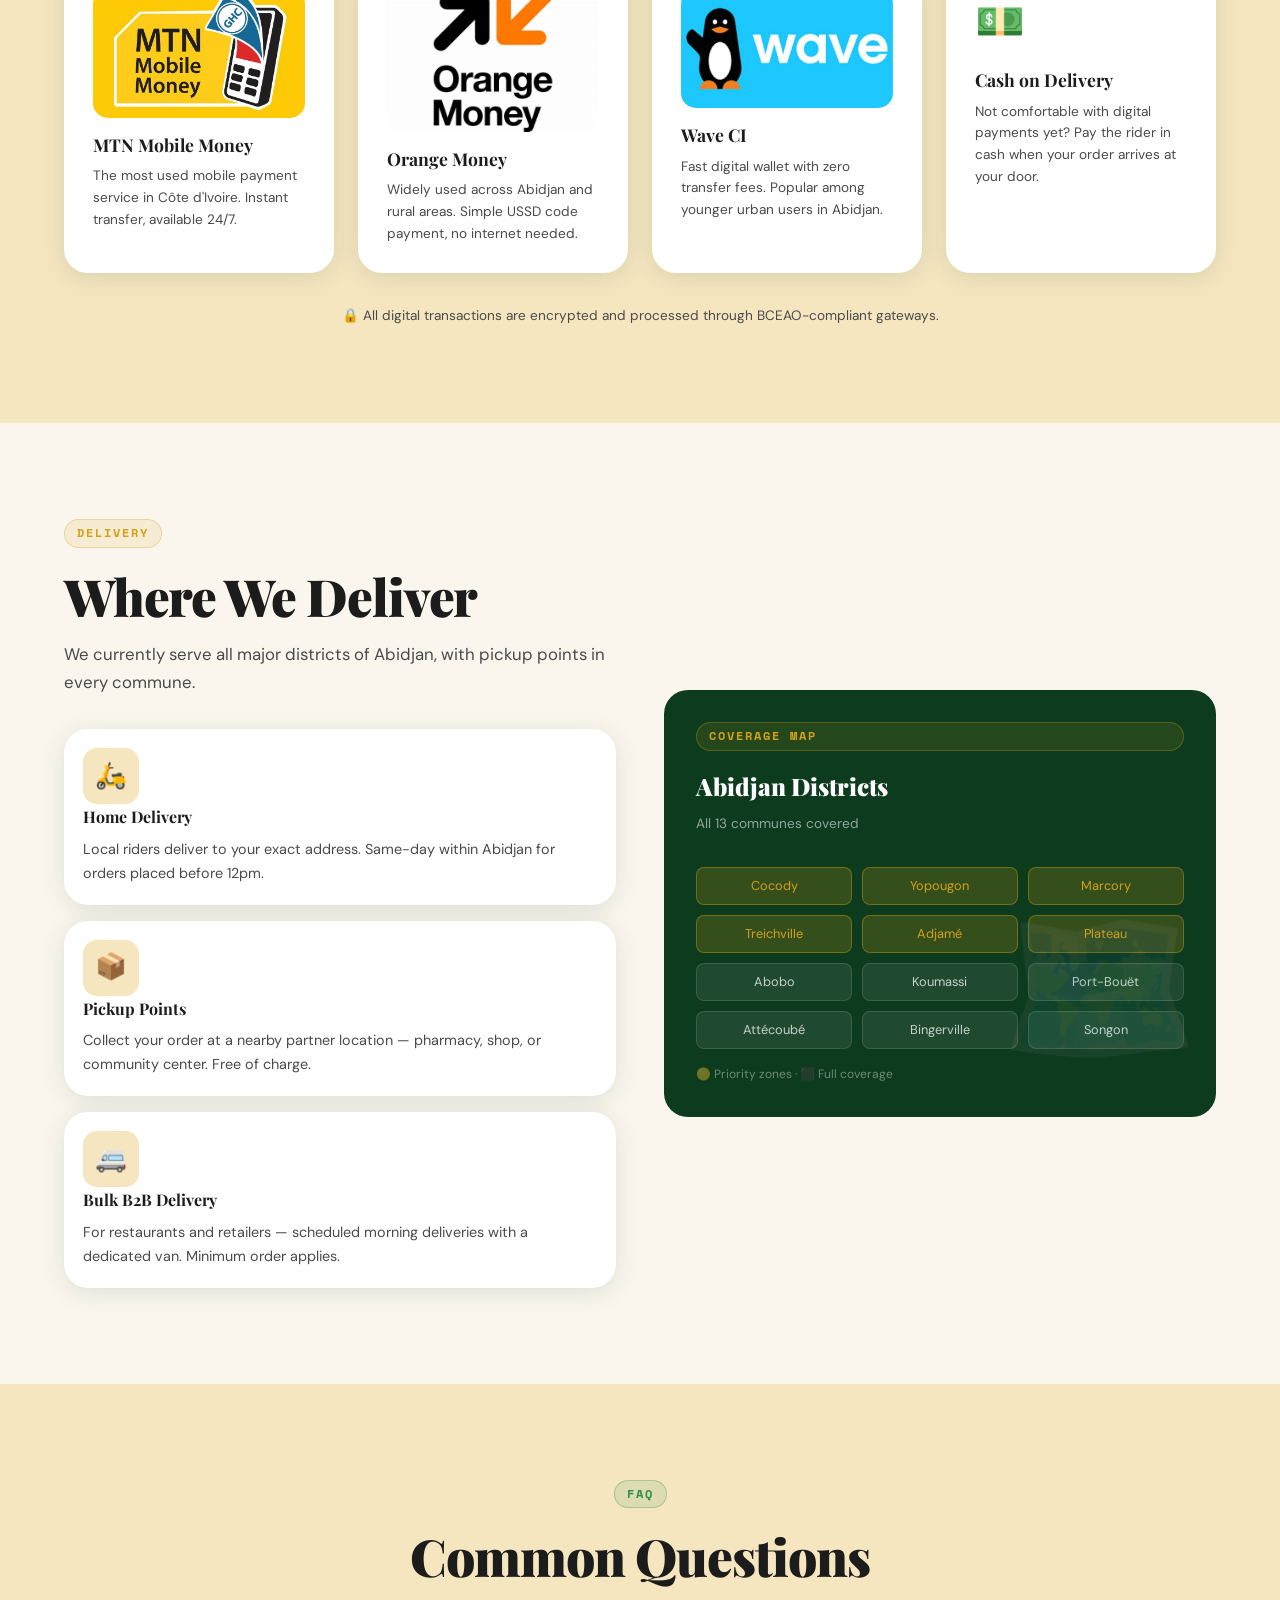
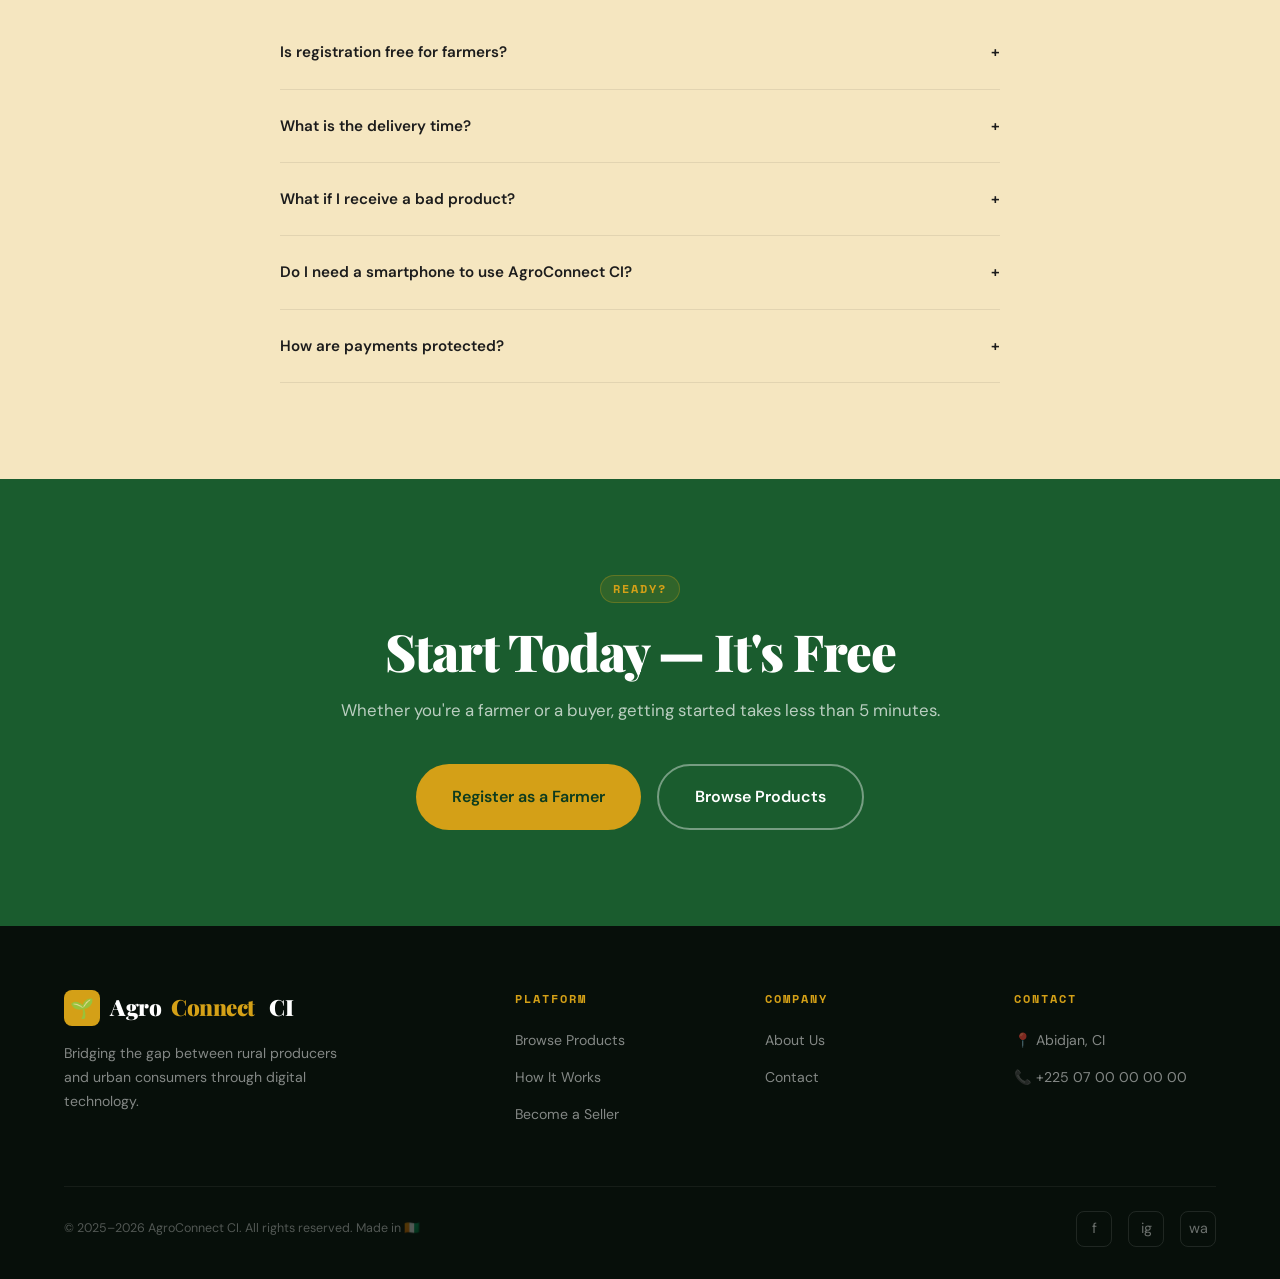
==== commit 989725b1: "Fix: how to work page" ====
--- a/how-it-works.html
+++ b/how-it-works.html
@@ -153,7 +153,7 @@
 
     <div class="role-card reveal reveal-delay-1">
       <div class="role-card__header" style="background:linear-gradient(135deg,var(--green-dark),var(--green-mid));">
-        <div class="role-card__img"><img src="img/African farmer.jfif" alt="African Farmer"></div>
+        <div class="role-card__img"><img src="img/African farmer.jfif" alt="African Farmer" style="border-radius: 8px;"></div>
         <div class="role-card__title" style="color:var(--white);">Farmers</div>
         <div class="role-card__subtitle" style="color:rgba(255,255,255,0.6);">Sellers on the platform</div>
       </div>
@@ -172,7 +172,7 @@
 
     <div class="role-card reveal reveal-delay-2">
       <div class="role-card__header" style="background:linear-gradient(135deg,var(--gold),#c49a22);">
-        <div class="role-card__img"><img src="img/customer.jfif" alt="Customer"></div>
+        <div class="role-card__img"><img src="img/customer.jfif" alt="Customer" style="border-radius: 8px;"></div>
         <div class="role-card__title">Customers</div>
         <div class="role-card__subtitle">Buyers on the platform</div>
       </div>
@@ -191,7 +191,7 @@
 
     <div class="role-card reveal reveal-delay-3">
       <div class="role-card__header" style="background:linear-gradient(135deg,var(--soil),#8b5234);">
-        <div class="role-card__img"><img src="img/Business.jfif" alt="Business"></div>
+        <div class="role-card__img"><img src="img/business.jfif" alt="Business" style="border-radius: 8px;"></div>
         <div class="role-card__title" style="color:var(--white);">Businesses</div>
         <div class="role-card__subtitle" style="color:rgba(255,255,255,0.6);">Restaurants &amp; retailers</div>
       </div>
